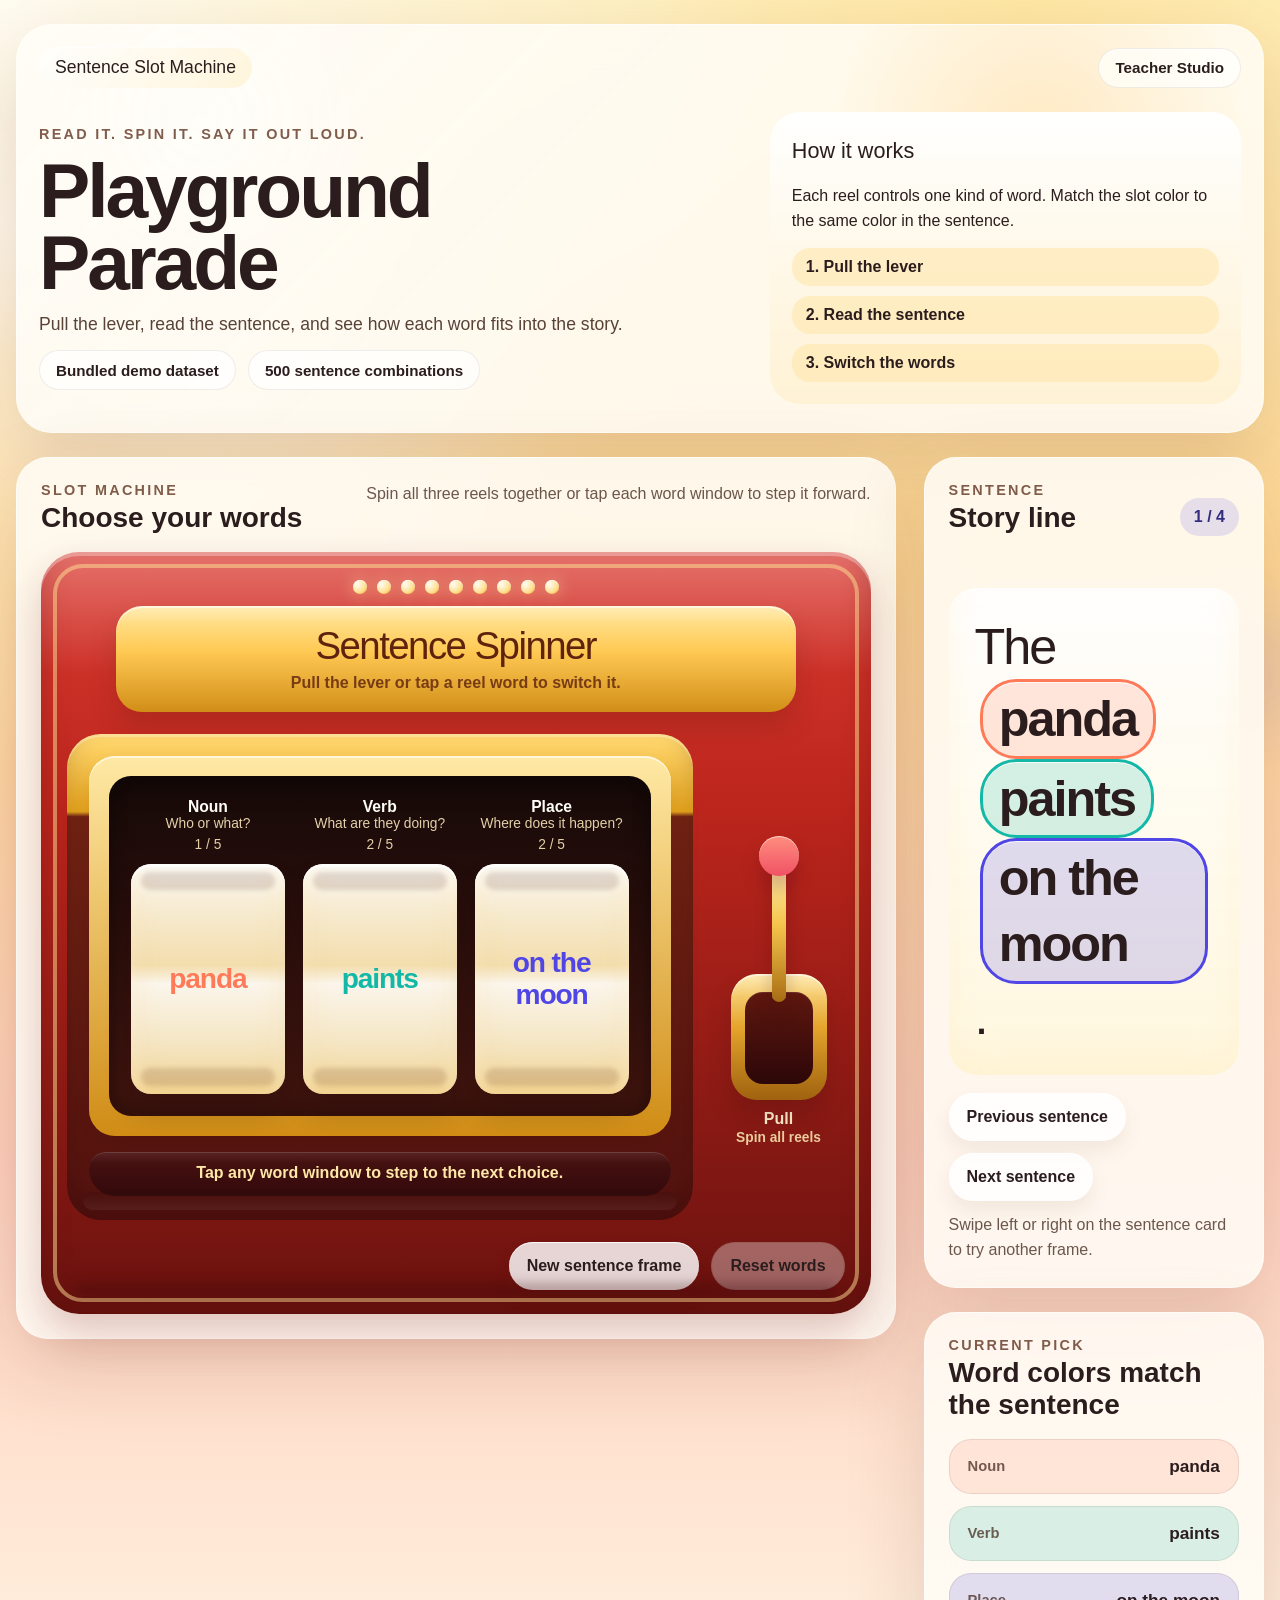
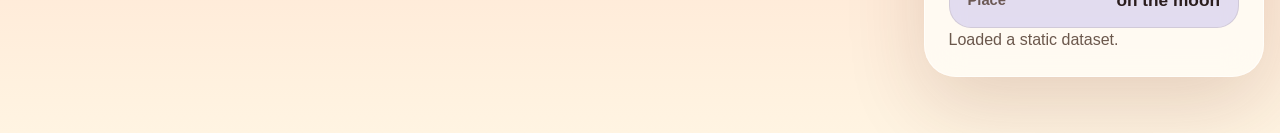
==== index.html @ f8b38d50 "First pass, technically works" ====
<!DOCTYPE html>
<html lang="en">
  <head>
    <meta charset="utf-8">
    <meta name="viewport" content="width=device-width, initial-scale=1">
    <title>Sentence Slot Machine</title>
    <link rel="stylesheet" href="assets/styles.css">
    <script type="module" src="assets/app.js"></script>
  </head>
  <body class="theme-student">
    <div class="page-shell">
      <header class="hero-card">
        <nav class="site-nav" aria-label="Primary">
          <a class="brand-mark" href="index.html">Sentence Slot Machine</a>
          <a class="pill-link" href="teacher.html">Teacher Studio</a>
        </nav>
        <div class="hero-grid">
          <div class="hero-copy">
            <p class="eyebrow">Read it. Spin it. Say it out loud.</p>
            <h1 class="hero-title" id="heroTitle">Sentence Slot Machine</h1>
            <p class="hero-description" id="heroDescription">
              Pull the lever to build a brand-new sentence.
            </p>
            <div class="badge-row">
              <span class="info-badge" id="sourceBadge">Loading activity...</span>
              <span class="info-badge" id="combinationBadge">Counting combinations...</span>
            </div>
          </div>
          <aside class="hero-note">
            <p class="hero-note-title">How it works</p>
            <p>
              Each reel controls one kind of word. Match the slot color to the same
              color in the sentence.
            </p>
            <div class="mini-instructions" aria-hidden="true">
              <span>1. Pull the lever</span>
              <span>2. Read the sentence</span>
              <span>3. Switch the words</span>
            </div>
          </aside>
        </div>
      </header>

      <main class="machine-layout">
        <section class="panel-card">
          <div class="panel-heading">
            <div>
              <p class="eyebrow">Slot machine</p>
              <h2>Choose your words</h2>
            </div>
            <p class="panel-copy">
              Spin all three reels together or tap each word window to step it forward.
            </p>
          </div>

          <div class="slot-machine">
            <div class="machine-topper" aria-hidden="true">
              <div class="machine-bulbs">
                <span></span>
                <span></span>
                <span></span>
                <span></span>
                <span></span>
                <span></span>
                <span></span>
                <span></span>
                <span></span>
              </div>
              <div class="machine-sign">
                <p class="machine-sign-title">Sentence Spinner</p>
                <p class="machine-sign-caption">
                  Pull the lever or tap a reel word to switch it.
                </p>
              </div>
            </div>

            <div class="machine-cabinet">
              <div class="machine-face">
                <div class="machine-window-frame">
                  <div class="reel-grid" id="reelGrid"></div>
                </div>
                <div class="machine-tray">
                  <p class="machine-tray-text">
                    Tap any word window to step to the next choice.
                  </p>
                </div>
              </div>

              <div class="lever-column">
                <button class="machine-lever" id="spinButton" type="button">
                  <span class="lever-mount" aria-hidden="true"></span>
                  <span class="lever-arm" aria-hidden="true">
                    <span class="lever-ball"></span>
                  </span>
                  <span class="sr-only">Pull the lever</span>
                </button>
                <p class="lever-caption">
                  <strong>Pull</strong>
                  <span>Spin all reels</span>
                </p>
              </div>
            </div>

            <div class="machine-footer">
              <div class="button-cluster">
                <button
                  class="button button-secondary"
                  id="shuffleSentenceButton"
                  type="button"
                >
                  New sentence frame
                </button>
                <button class="button button-ghost" id="resetWordsButton" type="button">
                  Reset words
                </button>
              </div>
            </div>
          </div>
        </section>

        <section class="sentence-column">
          <div class="panel-card sentence-panel">
            <div class="panel-heading">
              <div>
                <p class="eyebrow">Sentence</p>
                <h2 id="templateTitle">Loading...</h2>
              </div>
              <p class="template-counter" id="templateCounter">0 / 0</p>
            </div>

            <div class="sentence-stage" id="sentenceStage">
              <p class="sentence-text" id="sentenceText" aria-live="polite"></p>
            </div>

            <div class="sentence-footer">
              <div class="button-cluster">
                <button
                  class="button button-secondary"
                  id="previousTemplateButton"
                  type="button"
                >
                  Previous sentence
                </button>
                <button
                  class="button button-secondary"
                  id="nextTemplateButton"
                  type="button"
                >
                  Next sentence
                </button>
              </div>
              <p class="interaction-hint">
                Swipe left or right on the sentence card to try another frame.
              </p>
            </div>
          </div>

          <div class="panel-card selection-panel">
            <div class="panel-heading">
              <div>
                <p class="eyebrow">Current pick</p>
                <h2>Word colors match the sentence</h2>
              </div>
            </div>
            <div class="selection-summary" id="selectionSummary"></div>
            <p class="support-copy" id="statusMessage">Loading your activity.</p>
          </div>
        </section>
      </main>
    </div>
  </body>
</html>
---- assets/styles.css ----
:root {
  --ink: #2b1d1d;
  --paper: rgba(255, 252, 245, 0.88);
  --paper-strong: #fffaf0;
  --line: rgba(64, 34, 20, 0.12);
  --shadow: 0 28px 80px rgba(92, 39, 19, 0.16);
  --shadow-soft: 0 18px 40px rgba(92, 39, 19, 0.12);
  --coral: #ff7a59;
  --gold: #f3b542;
  --teal: #14b8a6;
  --indigo: #4f46e5;
  --rose: #ef476f;
  --cream: #fff8df;
  --cream-deep: #ffe6a7;
  --radius-xl: 32px;
  --radius-lg: 24px;
  --radius-md: 18px;
  --font-sans: "Avenir Next Rounded", "Trebuchet MS", "Gill Sans", sans-serif;
  --font-display: "Marker Felt", "Trebuchet MS", "Avenir Next Rounded", sans-serif;
}

*,
*::before,
*::after {
  box-sizing: border-box;
}

html {
  color: var(--ink);
  font-family: var(--font-sans);
}

body {
  margin: 0;
  min-height: 100vh;
  background:
    radial-gradient(circle at top left, rgba(255, 255, 255, 0.8), transparent 36%),
    radial-gradient(circle at 20% 20%, rgba(255, 255, 255, 0.34), transparent 18%),
    radial-gradient(circle at 80% 0%, rgba(255, 216, 127, 0.34), transparent 20%),
    linear-gradient(180deg, #ffefb9 0%, #ffd996 32%, #ffd0bd 66%, #fff4e2 100%);
  color: var(--ink);
  position: relative;
  overflow-x: hidden;
}

body::before,
body::after {
  content: "";
  position: fixed;
  inset: auto;
  border-radius: 999px;
  pointer-events: none;
  filter: blur(6px);
  opacity: 0.6;
}

body::before {
  top: 88px;
  left: -120px;
  width: 280px;
  height: 280px;
  background: radial-gradient(circle, rgba(255, 255, 255, 0.75), transparent 68%);
}

body::after {
  right: -80px;
  bottom: 120px;
  width: 220px;
  height: 220px;
  background: radial-gradient(circle, rgba(79, 70, 229, 0.18), transparent 66%);
}

body.theme-teacher {
  background:
    radial-gradient(circle at top left, rgba(255, 255, 255, 0.74), transparent 34%),
    radial-gradient(circle at 85% 10%, rgba(33, 186, 178, 0.18), transparent 16%),
    linear-gradient(180deg, #fff5da 0%, #fce7da 42%, #f7efe4 100%);
}

a {
  color: inherit;
  text-decoration: none;
}

code {
  padding: 0.14rem 0.4rem;
  border-radius: 999px;
  background: rgba(79, 70, 229, 0.12);
  color: #332d82;
  font-family: "SFMono-Regular", "Consolas", monospace;
  font-size: 0.92em;
}

.sr-only {
  position: absolute;
  width: 1px;
  height: 1px;
  padding: 0;
  margin: -1px;
  overflow: hidden;
  clip: rect(0, 0, 0, 0);
  white-space: nowrap;
  border: 0;
}

.page-shell {
  width: min(1200px, calc(100% - 32px));
  margin: 0 auto;
  padding: 24px 0 56px;
  position: relative;
  z-index: 1;
}

.theme-student .page-shell {
  width: min(1340px, calc(100% - 32px));
}

.hero-card,
.panel-card {
  background: var(--paper);
  border: 1px solid rgba(255, 255, 255, 0.62);
  box-shadow: var(--shadow);
  backdrop-filter: blur(18px);
}

.hero-card {
  border-radius: 36px;
  padding: 22px 22px 28px;
  overflow: hidden;
  position: relative;
}

.hero-card::before {
  content: "";
  position: absolute;
  inset: 0;
  background:
    radial-gradient(circle at 15% 22%, rgba(255, 255, 255, 0.42), transparent 16%),
    radial-gradient(circle at 82% 28%, rgba(255, 181, 66, 0.24), transparent 20%),
    linear-gradient(135deg, rgba(255, 255, 255, 0.18), transparent 44%);
  pointer-events: none;
}

.site-nav,
.hero-grid,
.panel-heading,
.machine-layout,
.studio-layout {
  position: relative;
  z-index: 1;
}

.site-nav {
  display: flex;
  align-items: center;
  justify-content: space-between;
  gap: 16px;
}

.brand-mark {
  display: inline-flex;
  align-items: center;
  gap: 12px;
  padding: 10px 16px;
  border-radius: 999px;
  font-family: var(--font-display);
  font-size: 1.1rem;
  background: linear-gradient(135deg, rgba(255, 255, 255, 0.72), rgba(255, 244, 216, 0.9));
  box-shadow: inset 0 1px 0 rgba(255, 255, 255, 0.75);
}

.pill-link,
.info-badge {
  display: inline-flex;
  align-items: center;
  gap: 8px;
  min-height: 40px;
  padding: 10px 16px;
  border-radius: 999px;
  border: 1px solid rgba(66, 36, 16, 0.08);
  background: rgba(255, 255, 255, 0.68);
  box-shadow: inset 0 1px 0 rgba(255, 255, 255, 0.74);
  font-size: 0.95rem;
  font-weight: 700;
}

.pill-link {
  transition: transform 180ms ease, box-shadow 180ms ease;
}

.pill-link:hover {
  transform: translateY(-1px);
  box-shadow: 0 12px 24px rgba(92, 39, 19, 0.12);
}

.info-badge-success {
  background: rgba(20, 184, 166, 0.16);
  color: #0d6f64;
}

.info-badge-warning {
  background: rgba(243, 181, 66, 0.22);
  color: #8f5e00;
}

.hero-grid {
  display: grid;
  grid-template-columns: minmax(0, 1.2fr) minmax(280px, 0.8fr);
  gap: 24px;
  align-items: center;
  margin-top: 24px;
}

.hero-copy {
  display: grid;
  gap: 12px;
}

.eyebrow {
  margin: 0;
  font-size: 0.9rem;
  font-weight: 900;
  letter-spacing: 0.16em;
  text-transform: uppercase;
  color: rgba(88, 42, 22, 0.76);
}

.hero-title {
  margin: 0;
  font-family: var(--font-display);
  font-size: clamp(2.5rem, 6vw, 5rem);
  line-height: 0.94;
  letter-spacing: -0.04em;
  max-width: 12ch;
}

.teacher-hero .hero-title {
  max-width: 11ch;
}

.hero-description {
  margin: 0;
  max-width: 40rem;
  font-size: 1.1rem;
  line-height: 1.6;
  color: rgba(65, 41, 29, 0.88);
}

.badge-row {
  display: flex;
  flex-wrap: wrap;
  gap: 12px;
}

.hero-note {
  padding: 22px;
  border-radius: 30px;
  background:
    linear-gradient(180deg, rgba(255, 255, 255, 0.9), rgba(255, 241, 211, 0.94)),
    var(--paper-strong);
  box-shadow: inset 0 1px 0 rgba(255, 255, 255, 0.84);
  display: grid;
  gap: 14px;
}

.hero-note-title {
  margin: 0;
  font-family: var(--font-display);
  font-size: 1.35rem;
}

.hero-note p {
  margin: 0;
  line-height: 1.6;
}

.mini-instructions {
  display: grid;
  gap: 10px;
}

.mini-instructions span {
  padding: 10px 14px;
  border-radius: 18px;
  background: rgba(255, 230, 169, 0.56);
  font-weight: 700;
}

.machine-layout,
.studio-layout {
  display: grid;
  grid-template-columns: minmax(0, 1.2fr) minmax(320px, 0.8fr);
  gap: 24px;
  margin-top: 24px;
}

.theme-student .machine-layout {
  grid-template-columns: minmax(0, 1.55fr) minmax(300px, 0.6fr);
  gap: 28px;
  align-items: start;
}

.sentence-column,
.studio-summary,
.studio-form {
  display: grid;
  gap: 24px;
}

.panel-card {
  border-radius: var(--radius-xl);
  padding: 24px;
}

.panel-heading {
  display: flex;
  align-items: flex-start;
  justify-content: space-between;
  gap: 18px;
  margin-bottom: 18px;
}

.panel-heading h2,
.section-heading h2 {
  margin: 4px 0 0;
  font-size: 1.75rem;
}

.panel-copy,
.support-copy,
.interaction-hint {
  margin: 0;
  line-height: 1.55;
  color: rgba(65, 41, 29, 0.78);
}

.support-copy[data-tone="success"] {
  color: #0d6f64;
}

.support-copy[data-tone="error"] {
  color: #9d233f;
}

.slot-machine {
  position: relative;
  overflow: hidden;
  padding: 28px 26px 24px;
  border-radius: 38px;
  background:
    linear-gradient(180deg, rgba(255, 255, 255, 0.28), transparent 16%),
    linear-gradient(180deg, #db3b32 0%, #bb251c 34%, #6a120f 100%);
  box-shadow:
    inset 0 4px 0 rgba(255, 255, 255, 0.3),
    inset 0 -20px 30px rgba(79, 13, 10, 0.28),
    0 18px 40px rgba(120, 23, 20, 0.24);
}

.slot-machine::before {
  content: "";
  position: absolute;
  inset: 12px;
  border-radius: 30px;
  border: 4px solid rgba(255, 225, 147, 0.5);
  pointer-events: none;
}

.slot-machine::after {
  content: "";
  position: absolute;
  inset: auto 34px 18px;
  height: 12px;
  border-radius: 999px;
  background: rgba(56, 8, 10, 0.32);
  filter: blur(6px);
  pointer-events: none;
}

.machine-topper {
  display: grid;
  justify-items: center;
  gap: 12px;
  margin-bottom: 22px;
}

.machine-bulbs {
  display: flex;
  flex-wrap: wrap;
  justify-content: center;
  gap: 10px;
}

.machine-bulbs span {
  width: 14px;
  height: 14px;
  border-radius: 50%;
  background: radial-gradient(circle at 30% 30%, #fffdf4, #ffe194 58%, #efae24 100%);
  box-shadow:
    0 0 16px rgba(255, 237, 173, 0.52),
    inset 0 1px 0 rgba(255, 255, 255, 0.84);
  animation: bulb-twinkle 1.8s steps(2, end) infinite;
}

.machine-bulbs span:nth-child(odd) {
  animation-delay: 0.3s;
}

.machine-sign {
  width: min(100%, 680px);
  padding: 18px 28px 20px;
  border-radius: 26px;
  text-align: center;
  background:
    linear-gradient(180deg, rgba(255, 255, 255, 0.22), transparent 18%),
    linear-gradient(180deg, #ffe8a1 0%, #ffca55 42%, #d18e17 100%);
  color: #5f230d;
  box-shadow:
    inset 0 2px 0 rgba(255, 255, 255, 0.56),
    0 16px 28px rgba(86, 27, 4, 0.2);
}

.machine-sign-title,
.machine-sign-caption {
  margin: 0;
}

.machine-sign-title {
  font-family: var(--font-display);
  font-size: clamp(1.8rem, 3vw, 2.5rem);
  letter-spacing: -0.04em;
}

.machine-sign-caption {
  margin-top: 6px;
  font-weight: 800;
  color: rgba(95, 35, 13, 0.82);
}

.machine-cabinet {
  display: grid;
  grid-template-columns: minmax(0, 1fr) 132px;
  gap: 20px;
  align-items: center;
}

.machine-face {
  position: relative;
  padding: 22px 22px 24px;
  border-radius: 34px;
  background:
    linear-gradient(180deg, #ffd872 0%, #f0ac1f 16%, #762514 17%, #54120f 100%);
  box-shadow:
    inset 0 3px 0 rgba(255, 255, 255, 0.28),
    inset 0 -18px 28px rgba(34, 0, 0, 0.22);
}

.machine-face::after {
  content: "";
  position: absolute;
  left: 16px;
  right: 16px;
  bottom: 10px;
  height: 18px;
  border-radius: 999px;
  background: linear-gradient(180deg, rgba(38, 4, 4, 0.18), rgba(255, 255, 255, 0.06));
}

.machine-window-frame {
  padding: 20px;
  border-radius: 26px;
  background:
    linear-gradient(180deg, #ffe9a5 0%, #d08c15 100%);
  box-shadow:
    inset 0 2px 0 rgba(255, 255, 255, 0.6),
    0 16px 28px rgba(52, 12, 6, 0.18);
}

.reel-grid {
  display: grid;
  grid-template-columns: repeat(3, minmax(0, 1fr));
  gap: 18px;
  padding: 22px;
  border-radius: 22px;
  background:
    linear-gradient(180deg, rgba(17, 5, 5, 0.98), rgba(63, 17, 15, 0.96));
  box-shadow:
    inset 0 10px 24px rgba(0, 0, 0, 0.3),
    inset 0 -12px 20px rgba(0, 0, 0, 0.2);
}

.reel-card {
  display: grid;
  gap: 12px;
  color: #fffdf8;
}

.reel-card.is-spinning .reel-window {
  animation: reel-shiver 180ms linear infinite;
}

.reel-card.is-spinning .reel-word {
  filter: blur(1px);
}

.reel-header {
  display: grid;
  justify-items: center;
  gap: 6px;
  text-align: center;
}

.reel-label,
.reel-hint,
.reel-count {
  margin: 0;
}

.reel-label {
  font-size: 0.98rem;
  font-weight: 900;
}

.reel-hint,
.reel-count {
  font-size: 0.86rem;
  color: rgba(255, 236, 190, 0.88);
}

.reel-window {
  appearance: none;
  width: 100%;
  min-height: 230px;
  padding: 24px 18px;
  border: 0;
  border-radius: 20px;
  background:
    linear-gradient(180deg, rgba(255, 252, 244, 0.98), rgba(255, 234, 183, 0.94) 44%, rgba(255, 250, 240, 0.98) 52%, rgba(255, 233, 174, 0.92) 100%);
  box-shadow:
    inset 0 3px 0 rgba(255, 255, 255, 0.82),
    inset 0 18px 26px rgba(255, 255, 255, 0.34),
    inset 0 -22px 30px rgba(255, 191, 71, 0.2),
    0 16px 26px rgba(30, 8, 8, 0.24);
  display: flex;
  align-items: center;
  justify-content: center;
  text-align: center;
  cursor: pointer;
  position: relative;
  transition: transform 180ms ease, box-shadow 180ms ease;
}

.reel-window::before,
.reel-window::after {
  content: "";
  position: absolute;
  left: 10px;
  right: 10px;
  height: 18px;
  border-radius: 999px;
  background: rgba(72, 24, 12, 0.14);
  filter: blur(2px);
  pointer-events: none;
}

.reel-window::before {
  top: 8px;
}

.reel-window::after {
  bottom: 8px;
}

.reel-window:hover:not(:disabled) {
  transform: translateY(-2px);
  box-shadow:
    inset 0 3px 0 rgba(255, 255, 255, 0.82),
    inset 0 18px 26px rgba(255, 255, 255, 0.34),
    inset 0 -22px 30px rgba(255, 191, 71, 0.2),
    0 18px 28px rgba(30, 8, 8, 0.28);
}

.reel-window:disabled {
  cursor: not-allowed;
}

.reel-window:focus-visible,
.machine-lever:focus-visible {
  outline: 4px solid rgba(255, 244, 196, 0.86);
  outline-offset: 4px;
}

.reel-window.is-bumped {
  animation: reel-bump 260ms ease;
}

.reel-word {
  margin: 0;
  color: var(--slot-color);
  max-width: 100%;
  font-size: clamp(1.2rem, 2.2vw, 1.8rem);
  font-weight: 900;
  line-height: 1.12;
  letter-spacing: -0.04em;
  text-wrap: balance;
}

.button-cluster,
.sentence-footer,
.action-row {
  display: flex;
  flex-wrap: wrap;
  gap: 12px;
}

.machine-footer {
  display: flex;
  align-items: center;
  justify-content: flex-end;
  gap: 18px;
  margin-top: 22px;
  flex-wrap: wrap;
}

.button {
  appearance: none;
  border: 0;
  border-radius: 999px;
  min-height: 48px;
  padding: 0 18px;
  display: inline-flex;
  align-items: center;
  justify-content: center;
  gap: 10px;
  font: inherit;
  font-weight: 800;
  color: var(--ink);
  cursor: pointer;
  transition: transform 180ms ease, box-shadow 180ms ease, opacity 180ms ease;
  text-align: center;
}

.button:hover:not(:disabled) {
  transform: translateY(-1px);
}

.button:disabled,
.button[aria-disabled="true"] {
  cursor: not-allowed;
  opacity: 0.56;
  transform: none;
}

.button-primary {
  background: linear-gradient(180deg, #fff0a8 0%, #f6c94a 100%);
  box-shadow:
    inset 0 1px 0 rgba(255, 255, 255, 0.72),
    0 14px 28px rgba(169, 116, 6, 0.2);
}

.button-secondary {
  background: rgba(255, 255, 255, 0.82);
  box-shadow:
    inset 0 1px 0 rgba(255, 255, 255, 0.82),
    0 10px 20px rgba(85, 43, 18, 0.08);
}

.button-ghost {
  background: rgba(255, 255, 255, 0.34);
  border: 1px solid rgba(66, 36, 16, 0.12);
}

.button-block {
  width: 100%;
}

.machine-tray {
  margin-top: 16px;
  padding: 12px 18px 14px;
  border-radius: 18px 18px 28px 28px;
  background:
    linear-gradient(180deg, rgba(255, 255, 255, 0.08), transparent 26%),
    linear-gradient(180deg, #4b1211 0%, #32090b 100%);
  box-shadow: inset 0 1px 0 rgba(255, 255, 255, 0.12);
}

.machine-tray-text {
  margin: 0;
  text-align: center;
  color: #ffe8a8;
  font-weight: 800;
}

.lever-column {
  display: grid;
  justify-items: center;
  gap: 10px;
}

.machine-lever {
  appearance: none;
  width: 132px;
  height: 292px;
  border: 0;
  background: none;
  padding: 0;
  position: relative;
  cursor: pointer;
}

.machine-lever:disabled {
  cursor: not-allowed;
  opacity: 0.82;
}

.lever-mount {
  position: absolute;
  left: 18px;
  right: 18px;
  bottom: 0;
  height: 126px;
  border-radius: 26px;
  background:
    linear-gradient(180deg, rgba(255, 255, 255, 0.28), transparent 18%),
    linear-gradient(180deg, #ffe49a 0%, #e5a42c 42%, #9f620f 100%);
  box-shadow:
    inset 0 2px 0 rgba(255, 255, 255, 0.54),
    0 16px 24px rgba(66, 12, 8, 0.22);
}

.lever-mount::before {
  content: "";
  position: absolute;
  inset: 18px 14px 16px;
  border-radius: 18px;
  background: linear-gradient(180deg, #5f170f, #2c0708);
  box-shadow: inset 0 1px 0 rgba(255, 255, 255, 0.1);
}

.lever-arm {
  position: absolute;
  left: 59px;
  bottom: 98px;
  width: 14px;
  height: 148px;
  border-radius: 999px;
  transform-origin: 50% 100%;
  transform: translateY(0);
  transition: transform 240ms ease;
  background: linear-gradient(180deg, #fff5c4 0%, #f5c44b 48%, #a86c14 100%);
  box-shadow:
    inset 0 1px 0 rgba(255, 255, 255, 0.68),
    0 10px 18px rgba(66, 12, 8, 0.24);
}

.machine-lever.is-pulled .lever-arm {
  transform: translateY(34px);
}

.lever-ball {
  position: absolute;
  top: -18px;
  left: -13px;
  width: 40px;
  height: 40px;
  border-radius: 50%;
  background: linear-gradient(180deg, #ff8e7f 0%, #f05264 100%);
  box-shadow:
    inset 0 1px 0 rgba(255, 255, 255, 0.58),
    0 12px 18px rgba(112, 8, 30, 0.26);
}

.lever-caption {
  margin: 0;
  display: grid;
  gap: 2px;
  text-align: center;
  color: #fff4d1;
  font-weight: 800;
}

.lever-caption span {
  font-size: 0.86rem;
  color: rgba(255, 239, 186, 0.84);
}

.sentence-panel {
  display: grid;
  gap: 18px;
}

.template-counter {
  padding: 10px 14px;
  border-radius: 999px;
  background: rgba(79, 70, 229, 0.14);
  color: #332d82;
  font-weight: 800;
}

.sentence-stage {
  min-height: 220px;
  padding: 26px;
  border-radius: 28px;
  background:
    linear-gradient(180deg, rgba(255, 255, 255, 0.88), rgba(255, 246, 221, 0.94)),
    var(--paper-strong);
  box-shadow:
    inset 0 1px 0 rgba(255, 255, 255, 0.82),
    inset 0 -16px 30px rgba(255, 227, 159, 0.18);
  display: flex;
  align-items: center;
  touch-action: pan-y;
}

.sentence-stage.is-animating {
  animation: stage-bob 380ms ease;
}

.sentence-text,
.sample-sentence {
  margin: 0;
  font-size: clamp(1.8rem, 4.1vw, 3.15rem);
  line-height: 1.3;
  letter-spacing: -0.04em;
}

.sentence-token {
  display: inline-flex;
  align-items: center;
  margin: 0 0.1em;
  padding: 0.08em 0.32em;
  border: 3px solid var(--slot-color);
  border-radius: 0.72em;
  box-shadow: inset 0 1px 0 rgba(255, 255, 255, 0.74);
  font-weight: 900;
}

.sentence-token.is-updating {
  animation: token-pop 480ms ease both;
}

.selection-summary {
  display: grid;
  gap: 12px;
}

.selection-chip,
.token-chip {
  display: flex;
  align-items: center;
  justify-content: space-between;
  gap: 12px;
  padding: 16px 18px;
  border-radius: 22px;
  border: 1px solid rgba(66, 36, 16, 0.1);
}

.selection-label,
.token-chip span,
.metric-label,
.summary-title,
.field-label,
.slot-index {
  font-size: 0.92rem;
  font-weight: 800;
  color: rgba(65, 41, 29, 0.74);
}

.selection-word,
.token-chip strong {
  font-size: 1.08rem;
}

.interaction-hint {
  align-self: center;
}

.field-grid {
  display: grid;
  grid-template-columns: repeat(2, minmax(0, 1fr));
  gap: 16px;
}

.field-grid-wide {
  margin-bottom: 20px;
}

.field,
.summary-block {
  display: grid;
  gap: 8px;
}

.field-span-full {
  grid-column: 1 / -1;
}

.text-input,
.text-area,
.color-input {
  width: 100%;
  border: 1px solid rgba(66, 36, 16, 0.12);
  border-radius: 18px;
  background: rgba(255, 255, 255, 0.84);
  color: var(--ink);
  font: inherit;
  padding: 14px 16px;
  box-shadow: inset 0 1px 0 rgba(255, 255, 255, 0.8);
}

.text-input:focus,
.text-area:focus,
.color-input:focus {
  outline: 3px solid rgba(79, 70, 229, 0.2);
  border-color: rgba(79, 70, 229, 0.42);
}

.text-area {
  resize: vertical;
  min-height: 88px;
}

.template-area {
  min-height: 220px;
}

.color-input {
  min-height: 52px;
  padding: 8px;
}

.section-heading {
  margin: 8px 0 16px;
}

.slot-editors {
  display: grid;
  grid-template-columns: repeat(3, minmax(0, 1fr));
  gap: 16px;
}

.slot-editor {
  padding: 18px;
  border-radius: 26px;
  background:
    linear-gradient(180deg, rgba(255, 255, 255, 0.78), rgba(255, 249, 235, 0.92));
  box-shadow:
    inset 0 1px 0 rgba(255, 255, 255, 0.84),
    0 12px 24px rgba(85, 43, 18, 0.08);
}

.slot-editor-header {
  display: flex;
  align-items: center;
  justify-content: space-between;
  margin-bottom: 14px;
}

.slot-chip {
  width: 22px;
  height: 22px;
  border-radius: 50%;
  border: 3px solid rgba(255, 255, 255, 0.92);
  box-shadow: 0 8px 14px rgba(0, 0, 0, 0.08);
}

.metric-grid {
  display: grid;
  grid-template-columns: repeat(3, minmax(0, 1fr));
  gap: 12px;
}

.metric-card {
  padding: 16px;
  border-radius: 22px;
  background:
    linear-gradient(180deg, rgba(255, 255, 255, 0.86), rgba(255, 246, 221, 0.86));
  box-shadow: inset 0 1px 0 rgba(255, 255, 255, 0.82);
}

.metric-value {
  display: block;
  margin-top: 8px;
  font-size: clamp(1.3rem, 2vw, 1.85rem);
}

.token-list,
.notice-stack {
  display: grid;
  gap: 10px;
}

.notice {
  padding: 14px 16px;
  border-radius: 18px;
  font-weight: 700;
  line-height: 1.45;
}

.notice-success {
  background: rgba(20, 184, 166, 0.14);
  color: #0d6f64;
}

.notice-warning {
  background: rgba(243, 181, 66, 0.2);
  color: #8f5e00;
}

.notice-error {
  background: rgba(239, 71, 111, 0.16);
  color: #9d233f;
}

.summary-block + .summary-block {
  margin-top: 8px;
}

.button[aria-disabled="true"] {
  pointer-events: none;
}

@keyframes reel-shiver {
  0%,
  100% {
    transform: translateX(0);
  }
  25% {
    transform: translateX(-1px);
  }
  75% {
    transform: translateX(1px);
  }
}

@keyframes reel-bump {
  0% {
    transform: translateY(0);
  }
  50% {
    transform: translateY(-4px) scale(1.01);
  }
  100% {
    transform: translateY(0);
  }
}

@keyframes token-pop {
  0% {
    opacity: 0;
    transform: translateY(12px) rotate(-3deg) scale(0.96);
  }
  60% {
    opacity: 1;
    transform: translateY(-3px) rotate(1deg) scale(1.03);
  }
  100% {
    opacity: 1;
    transform: translateY(0) rotate(0deg) scale(1);
  }
}

@keyframes stage-bob {
  0% {
    transform: scale(0.985) translateY(4px);
  }
  60% {
    transform: scale(1.01) translateY(-2px);
  }
  100% {
    transform: scale(1) translateY(0);
  }
}

@keyframes bulb-twinkle {
  0%,
  100% {
    opacity: 1;
    transform: scale(1);
  }
  50% {
    opacity: 0.72;
    transform: scale(0.92);
  }
}

@media (max-width: 1080px) {
  .machine-layout,
  .studio-layout {
    grid-template-columns: 1fr;
  }

  .hero-grid {
    grid-template-columns: 1fr;
  }

  .hero-title,
  .teacher-hero .hero-title {
    max-width: none;
  }
}

@media (max-width: 820px) {
  .slot-editors,
  .metric-grid,
  .field-grid {
    grid-template-columns: 1fr;
  }

  .page-shell {
    width: min(100% - 24px, 1200px);
  }

  .panel-card,
  .hero-card {
    padding: 20px;
  }
}

@media (max-width: 680px) {
  .site-nav,
  .panel-heading,
  .machine-footer {
    flex-direction: column;
    align-items: stretch;
  }

  .machine-cabinet {
    grid-template-columns: 1fr;
  }

  .lever-column {
    order: 2;
  }

  .reel-grid {
    grid-template-columns: 1fr;
  }

  .sentence-text,
  .sample-sentence {
    font-size: 1.75rem;
  }

  .button,
  .pill-link,
  .info-badge {
    width: 100%;
  }

  .button-cluster,
  .sentence-footer {
    width: 100%;
  }

  .button-cluster .button {
    flex: 1 1 100%;
  }
}
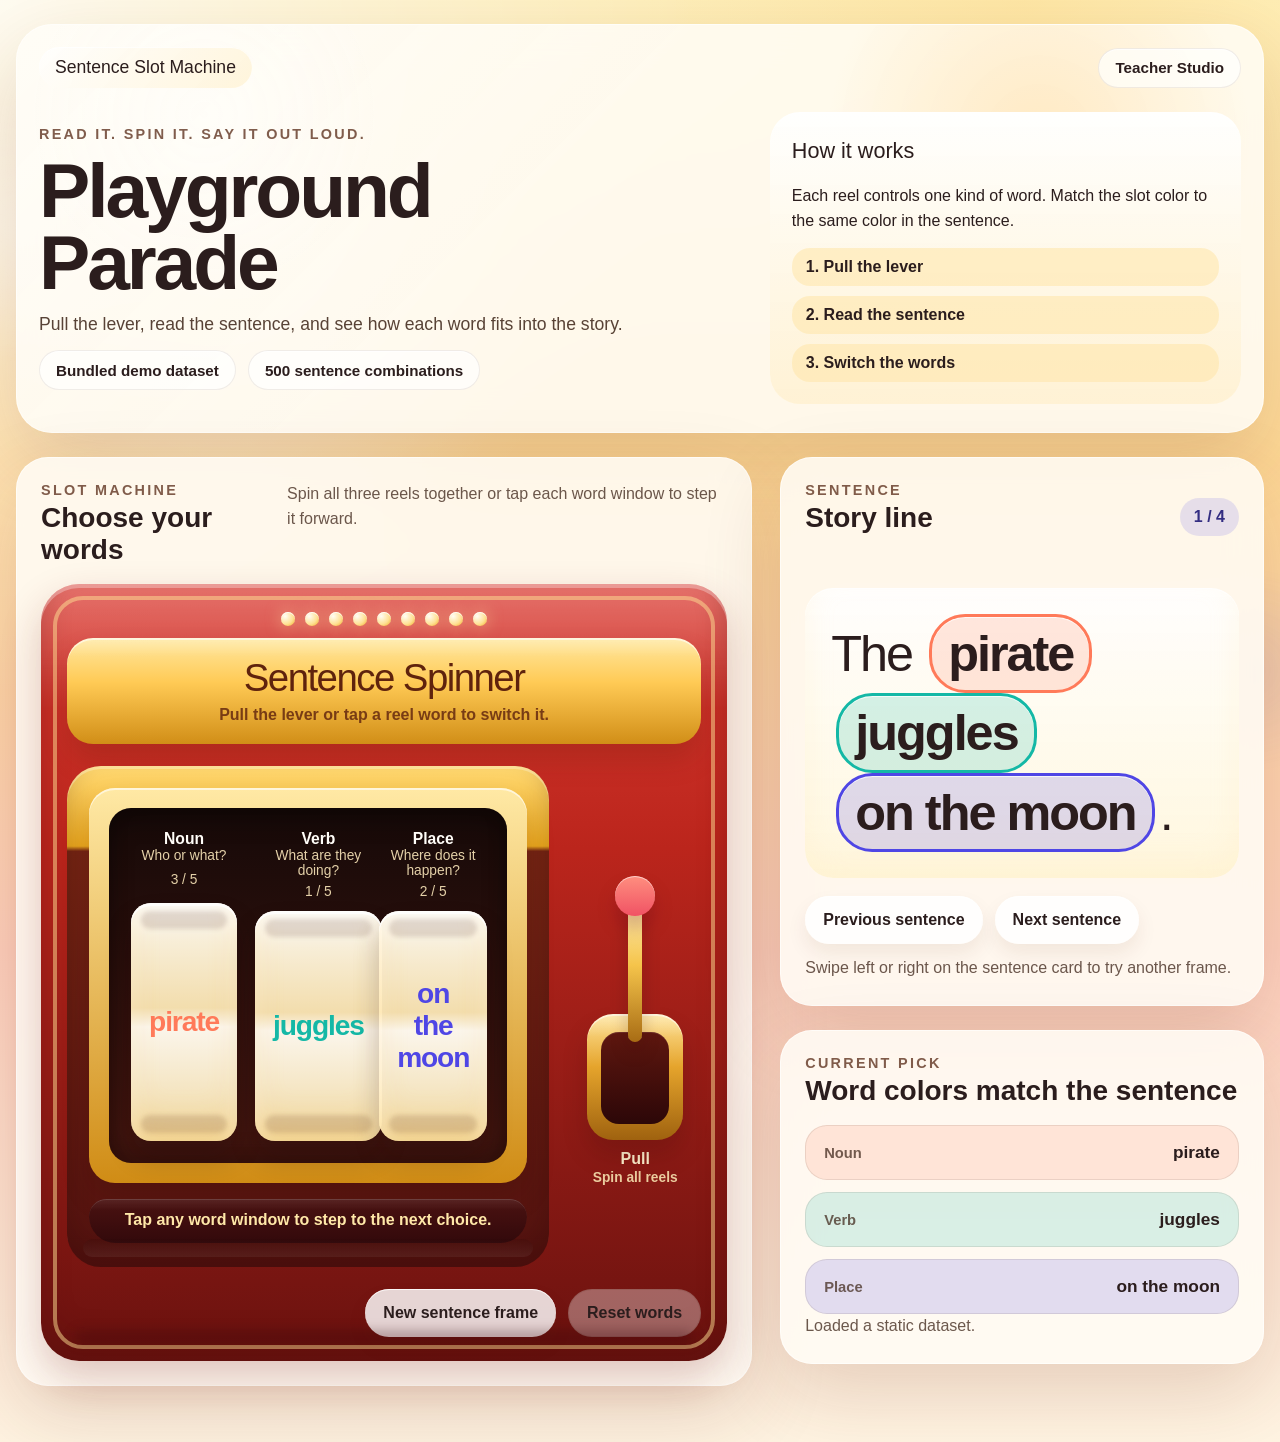
==== commit 2cf7c3ce: "Fix responsiveness" ====
--- a/index.html
+++ b/index.html
@@ -42,11 +42,33 @@
       </header>
 
       <main class="machine-layout">
-        <section class="panel-card">
+        <section class="panel-card mobile-spinner-panel">
+          <div class="machine-topper">
+            <div class="machine-bulbs">
+              <span></span>
+              <span></span>
+              <span></span>
+              <span></span>
+              <span></span>
+              <span></span>
+              <span></span>
+              <span></span>
+              <span></span>
+            </div>
+            <div class="machine-sign">
+              <p class="machine-sign-title">Sentence Spinner</p>
+              <p class="machine-sign-caption">
+                Pull the lever or tap a reel word to switch it.
+              </p>
+            </div>
+          </div>
+        </section>
+
+        <section class="panel-card machine-panel">
           <div class="panel-heading">
             <div>
               <p class="eyebrow">Slot machine</p>
-              <h2>Choose your words</h2>
+                <h2>Choose your words</h2>
             </div>
             <p class="panel-copy">
               Spin all three reels together or tap each word window to step it forward.
--- a/assets/styles.css
+++ b/assets/styles.css
@@ -295,7 +295,7 @@
 }
 
 .theme-student .machine-layout {
-  grid-template-columns: minmax(0, 1.55fr) minmax(300px, 0.6fr);
+  grid-template-columns: minmax(0, 1.4fr) minmax(360px, 0.92fr);
   gap: 28px;
   align-items: start;
 }
@@ -310,6 +310,10 @@
 .panel-card {
   border-radius: var(--radius-xl);
   padding: 24px;
+}
+
+.mobile-spinner-panel {
+  display: none;
 }
 
 .panel-heading {
@@ -1089,6 +1093,10 @@
     grid-template-columns: 1fr;
   }
 
+  .theme-student .machine-layout {
+    grid-template-columns: 1fr;
+  }
+
   .hero-grid {
     grid-template-columns: 1fr;
   }
@@ -1110,9 +1118,75 @@
     width: min(100% - 24px, 1200px);
   }
 
+  .theme-student .page-shell {
+    width: min(100% - 20px, 1000px);
+  }
+
   .panel-card,
   .hero-card {
     padding: 20px;
+  }
+}
+
+@media (max-width: 900px) {
+  .theme-student .machine-layout {
+    grid-template-columns: 1fr;
+    gap: 20px;
+  }
+
+  .theme-student .sentence-column {
+    gap: 20px;
+  }
+
+  .theme-student .panel-heading {
+    flex-direction: column;
+    align-items: stretch;
+  }
+
+  .theme-student .panel-heading h2 {
+    font-size: 1.55rem;
+  }
+
+  .theme-student .slot-machine {
+    padding: 22px 18px 18px;
+  }
+
+  .theme-student .machine-sign {
+    width: 100%;
+    padding: 16px 20px 18px;
+  }
+
+  .theme-student .machine-cabinet {
+    grid-template-columns: 1fr;
+    gap: 18px;
+  }
+
+  .theme-student .lever-column {
+    grid-template-columns: auto 1fr;
+    align-items: center;
+    justify-items: start;
+    gap: 14px;
+    padding: 0 4px;
+  }
+
+  .theme-student .lever-caption {
+    text-align: left;
+  }
+
+  .theme-student .machine-footer {
+    justify-content: stretch;
+  }
+
+  .theme-student .machine-footer .button-cluster {
+    width: 100%;
+  }
+
+  .theme-student .machine-footer .button {
+    flex: 1 1 220px;
+  }
+
+  .theme-student .sentence-stage {
+    min-height: 180px;
   }
 }
 
@@ -1156,3 +1230,271 @@
     flex: 1 1 100%;
   }
 }
+
+@media (max-width: 640px) {
+  .theme-student .machine-layout {
+    display: grid;
+    grid-template-columns: 1fr;
+  }
+
+  .theme-student .mobile-spinner-panel {
+    display: block;
+    order: 1;
+    padding: 14px 14px 12px;
+  }
+
+  .theme-student .mobile-spinner-panel .machine-topper {
+    margin: 0;
+    gap: 8px;
+  }
+
+  .theme-student .mobile-spinner-panel .machine-bulbs {
+    display: none;
+  }
+
+  .theme-student .mobile-spinner-panel .machine-sign {
+    width: 100%;
+    padding: 12px 14px 14px;
+    border-radius: 18px;
+  }
+
+  .theme-student .mobile-spinner-panel .machine-sign-title {
+    font-size: clamp(1.45rem, 8vw, 1.9rem);
+  }
+
+  .theme-student .mobile-spinner-panel .machine-sign-caption {
+    margin-top: 4px;
+    font-size: 0.9rem;
+    line-height: 1.3;
+  }
+
+  .theme-student .sentence-column {
+    gap: 12px;
+  }
+
+  .theme-student .machine-panel .slot-machine .machine-topper {
+    display: none;
+  }
+
+  .theme-student .hero-title {
+    font-size: clamp(2.05rem, 12vw, 3rem);
+  }
+
+  .theme-student .hero-description {
+    font-size: 1rem;
+  }
+
+  .theme-student .eyebrow {
+    font-size: 0.78rem;
+    letter-spacing: 0.14em;
+  }
+
+  .theme-student .slot-machine {
+    padding: 18px 14px 16px;
+    border-radius: 30px;
+  }
+
+  .theme-student .slot-machine::before {
+    inset: 9px;
+    border-radius: 24px;
+  }
+
+  .theme-student .machine-topper {
+    gap: 10px;
+    margin-bottom: 16px;
+  }
+
+  .theme-student .machine-bulbs {
+    gap: 8px;
+  }
+
+  .theme-student .machine-bulbs span {
+    width: 11px;
+    height: 11px;
+  }
+
+  .theme-student .machine-sign {
+    padding: 14px 16px 16px;
+    border-radius: 22px;
+  }
+
+  .theme-student .machine-sign-title {
+    font-size: clamp(1.65rem, 9vw, 2.2rem);
+  }
+
+  .theme-student .machine-sign-caption {
+    font-size: 0.96rem;
+    line-height: 1.35;
+  }
+
+  .theme-student .machine-face {
+    padding: 14px 14px 16px;
+    border-radius: 26px;
+  }
+
+  .theme-student .machine-window-frame {
+    padding: 12px;
+    border-radius: 20px;
+  }
+
+  .theme-student .reel-grid {
+    grid-template-columns: 1fr;
+    gap: 14px;
+    padding: 14px;
+    border-radius: 18px;
+  }
+
+  .theme-student .reel-card {
+    gap: 8px;
+  }
+
+  .theme-student .reel-header {
+    gap: 4px;
+  }
+
+  .theme-student .reel-label {
+    font-size: 0.95rem;
+  }
+
+  .theme-student .reel-hint,
+  .theme-student .reel-count {
+    font-size: 0.8rem;
+  }
+
+  .theme-student .reel-window {
+    min-height: 112px;
+    padding: 16px 14px;
+    border-radius: 16px;
+  }
+
+  .theme-student .reel-window::before,
+  .theme-student .reel-window::after {
+    left: 8px;
+    right: 8px;
+    height: 12px;
+  }
+
+  .theme-student .reel-word {
+    font-size: clamp(1.35rem, 8vw, 1.9rem);
+    line-height: 1.04;
+  }
+
+  .theme-student .machine-tray {
+    margin-top: 12px;
+    padding: 10px 14px 12px;
+  }
+
+  .theme-student .machine-tray-text {
+    font-size: 0.94rem;
+  }
+
+  .theme-student .lever-column {
+    grid-template-columns: 1fr;
+    justify-items: center;
+    gap: 8px;
+    padding: 0;
+  }
+
+  .theme-student .lever-caption {
+    text-align: center;
+    color: #ffe8a8;
+  }
+
+  .theme-student .machine-lever {
+    width: 100px;
+    height: 182px;
+  }
+
+  .theme-student .lever-mount {
+    left: 12px;
+    right: 12px;
+    height: 88px;
+    border-radius: 20px;
+  }
+
+  .theme-student .lever-mount::before {
+    inset: 12px 10px 12px;
+    border-radius: 14px;
+  }
+
+  .theme-student .lever-arm {
+    left: 44px;
+    bottom: 66px;
+    width: 11px;
+    height: 92px;
+  }
+
+  .theme-student .machine-lever.is-pulled .lever-arm {
+    transform: translateY(18px);
+  }
+
+  .theme-student .lever-ball {
+    top: -14px;
+    left: -11px;
+    width: 32px;
+    height: 32px;
+  }
+
+  .theme-student .machine-footer {
+    margin-top: 16px;
+  }
+
+  .theme-student .machine-footer .button,
+  .theme-student .sentence-footer .button {
+    width: 100%;
+  }
+
+  .theme-student .sentence-panel,
+  .theme-student .selection-panel {
+    gap: 12px;
+    padding: 16px;
+  }
+
+  .theme-student .template-counter {
+    align-self: flex-start;
+    padding: 8px 12px;
+  }
+
+  .theme-student .sentence-stage {
+    min-height: 0;
+    padding: 14px 16px;
+    border-radius: 20px;
+  }
+
+  .theme-student .sentence-text {
+    font-size: clamp(1.55rem, 8.3vw, 2.15rem);
+    line-height: 1.14;
+  }
+
+  .theme-student .sentence-token {
+    margin: 0 0.05em;
+    padding: 0.08em 0.26em;
+    border-width: 2px;
+  }
+
+  .theme-student .sentence-footer {
+    gap: 10px;
+  }
+
+  .theme-student .sentence-footer .button-cluster {
+    display: grid;
+    grid-template-columns: repeat(2, minmax(0, 1fr));
+    gap: 10px;
+    width: 100%;
+  }
+
+  .theme-student .sentence-footer .button {
+    min-height: 44px;
+    padding: 0 12px;
+    font-size: 0.98rem;
+  }
+
+  .theme-student .interaction-hint {
+    font-size: 0.95rem;
+    line-height: 1.4;
+  }
+
+  .theme-student .selection-chip {
+    padding: 12px 14px;
+  }
+}
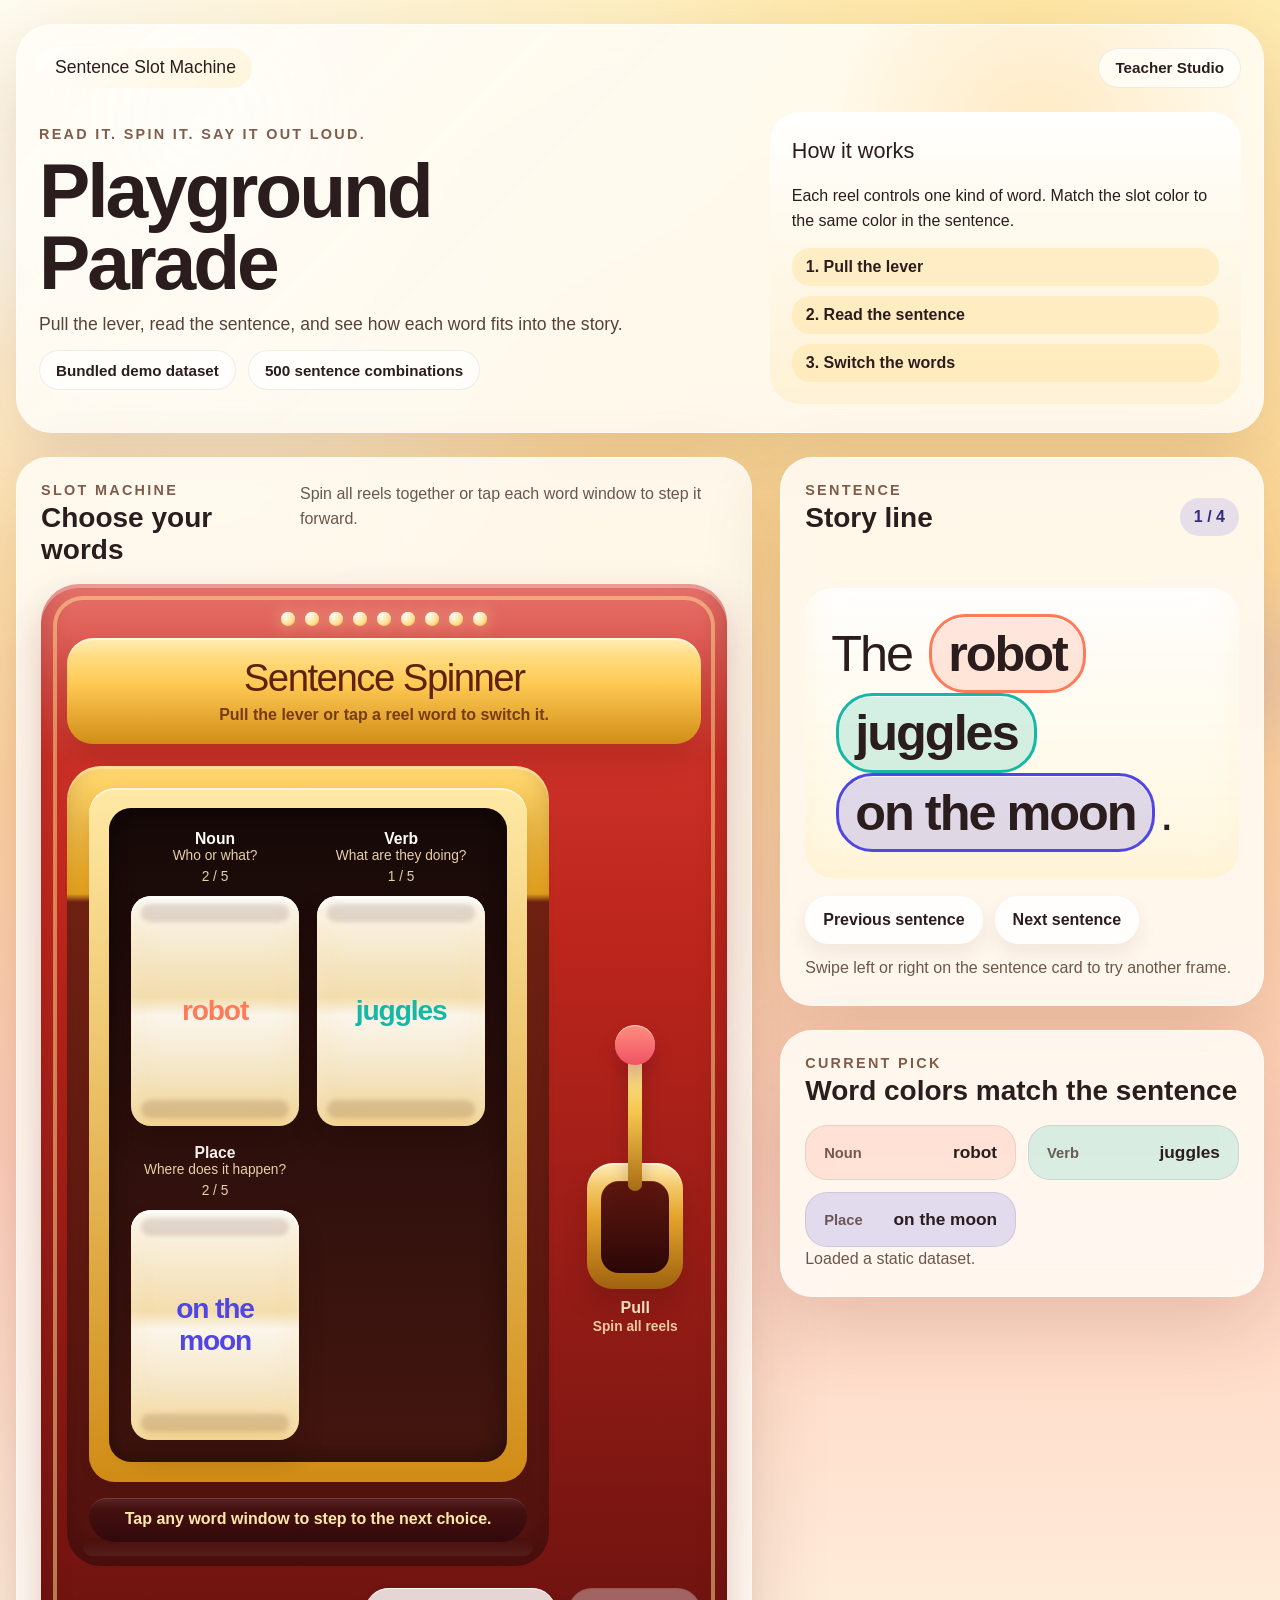
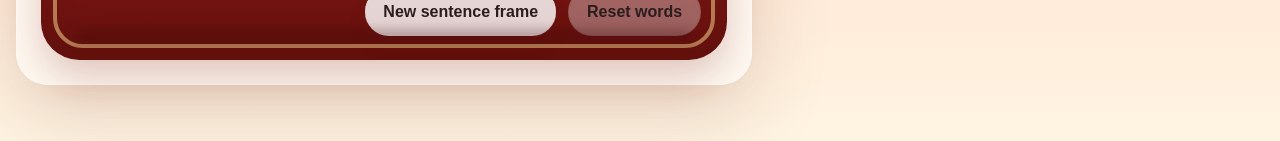
==== commit 34b9e83d: "Add dynamic slot numbers" ====
--- a/index.html
+++ b/index.html
@@ -71,7 +71,7 @@
                 <h2>Choose your words</h2>
             </div>
             <p class="panel-copy">
-              Spin all three reels together or tap each word window to step it forward.
+              Spin all reels together or tap each word window to step it forward.
             </p>
           </div>
 
--- a/assets/styles.css
+++ b/assets/styles.css
@@ -481,7 +481,7 @@
 
 .reel-grid {
   display: grid;
-  grid-template-columns: repeat(3, minmax(0, 1fr));
+  grid-template-columns: repeat(auto-fit, minmax(160px, 1fr));
   gap: 18px;
   padding: 22px;
   border-radius: 22px;
@@ -533,7 +533,7 @@
 .reel-window {
   appearance: none;
   width: 100%;
-  min-height: 230px;
+  min-height: clamp(140px, 18vw, 230px);
   padding: 24px 18px;
   border: 0;
   border-radius: 20px;
@@ -844,6 +844,7 @@
 
 .selection-summary {
   display: grid;
+  grid-template-columns: repeat(auto-fit, minmax(180px, 1fr));
   gap: 12px;
 }
 
@@ -933,12 +934,25 @@
 }
 
 .section-heading {
+  display: flex;
+  align-items: flex-start;
+  justify-content: space-between;
+  gap: 16px;
+  flex-wrap: wrap;
   margin: 8px 0 16px;
 }
 
+.section-actions {
+  align-items: center;
+}
+
+.slot-support {
+  margin-bottom: 16px;
+}
+
 .slot-editors {
   display: grid;
-  grid-template-columns: repeat(3, minmax(0, 1fr));
+  grid-template-columns: repeat(auto-fit, minmax(min(280px, 100%), 1fr));
   gap: 16px;
 }
 
@@ -959,6 +973,17 @@
   margin-bottom: 14px;
 }
 
+.slot-editor-meta {
+  display: flex;
+  align-items: center;
+  gap: 10px;
+}
+
+.slot-remove-button {
+  min-height: 40px;
+  padding: 0 14px;
+}
+
 .slot-chip {
   width: 22px;
   height: 22px;
@@ -987,7 +1012,12 @@
   font-size: clamp(1.3rem, 2vw, 1.85rem);
 }
 
-.token-list,
+.token-list {
+  display: grid;
+  grid-template-columns: repeat(auto-fit, minmax(180px, 1fr));
+  gap: 10px;
+}
+
 .notice-stack {
   display: grid;
   gap: 10px;
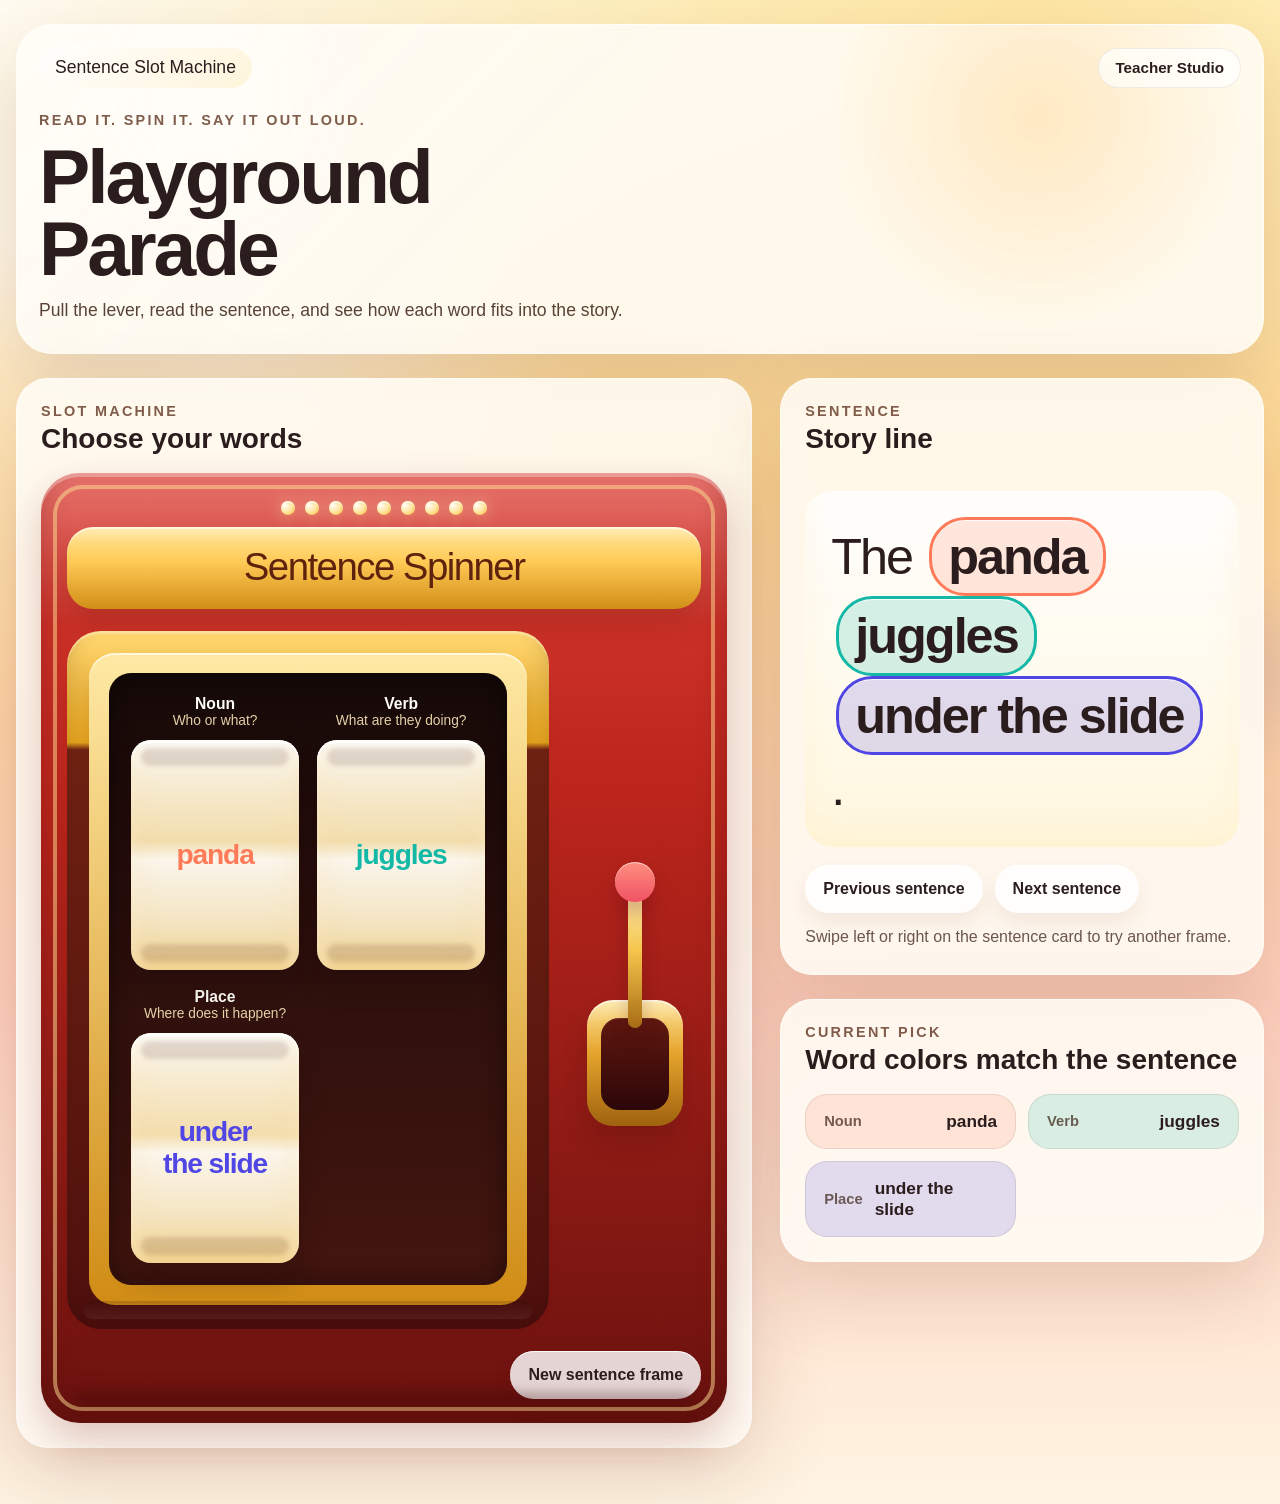
==== commit 59199dd5: "Move a bunch of metrics into debug, simplify interface" ====
--- a/index.html
+++ b/index.html
@@ -21,12 +21,12 @@
             <p class="hero-description" id="heroDescription">
               Pull the lever to build a brand-new sentence.
             </p>
-            <div class="badge-row">
+            <div class="badge-row" data-debug-only>
               <span class="info-badge" id="sourceBadge">Loading activity...</span>
               <span class="info-badge" id="combinationBadge">Counting combinations...</span>
             </div>
           </div>
-          <aside class="hero-note">
+          <aside class="hero-note" data-debug-only>
             <p class="hero-note-title">How it works</p>
             <p>
               Each reel controls one kind of word. Match the slot color to the same
@@ -57,7 +57,7 @@
             </div>
             <div class="machine-sign">
               <p class="machine-sign-title">Sentence Spinner</p>
-              <p class="machine-sign-caption">
+              <p class="machine-sign-caption" data-debug-only>
                 Pull the lever or tap a reel word to switch it.
               </p>
             </div>
@@ -70,7 +70,7 @@
               <p class="eyebrow">Slot machine</p>
                 <h2>Choose your words</h2>
             </div>
-            <p class="panel-copy">
+            <p class="panel-copy" data-debug-only>
               Spin all reels together or tap each word window to step it forward.
             </p>
           </div>
@@ -90,7 +90,7 @@
               </div>
               <div class="machine-sign">
                 <p class="machine-sign-title">Sentence Spinner</p>
-                <p class="machine-sign-caption">
+                <p class="machine-sign-caption" data-debug-only>
                   Pull the lever or tap a reel word to switch it.
                 </p>
               </div>
@@ -101,7 +101,7 @@
                 <div class="machine-window-frame">
                   <div class="reel-grid" id="reelGrid"></div>
                 </div>
-                <div class="machine-tray">
+                <div class="machine-tray" data-debug-only>
                   <p class="machine-tray-text">
                     Tap any word window to step to the next choice.
                   </p>
@@ -116,7 +116,7 @@
                   </span>
                   <span class="sr-only">Pull the lever</span>
                 </button>
-                <p class="lever-caption">
+                <p class="lever-caption" data-debug-only>
                   <strong>Pull</strong>
                   <span>Spin all reels</span>
                 </p>
@@ -132,7 +132,12 @@
                 >
                   New sentence frame
                 </button>
-                <button class="button button-ghost" id="resetWordsButton" type="button">
+                <button
+                  class="button button-ghost"
+                  id="resetWordsButton"
+                  type="button"
+                  data-debug-only
+                >
                   Reset words
                 </button>
               </div>
@@ -147,7 +152,7 @@
                 <p class="eyebrow">Sentence</p>
                 <h2 id="templateTitle">Loading...</h2>
               </div>
-              <p class="template-counter" id="templateCounter">0 / 0</p>
+              <p class="template-counter" id="templateCounter" data-debug-only>0 / 0</p>
             </div>
 
             <div class="sentence-stage" id="sentenceStage">
@@ -185,7 +190,9 @@
               </div>
             </div>
             <div class="selection-summary" id="selectionSummary"></div>
-            <p class="support-copy" id="statusMessage">Loading your activity.</p>
+            <p class="support-copy" id="statusMessage" data-debug-only>
+              Loading your activity.
+            </p>
           </div>
         </section>
       </main>
--- a/assets/styles.css
+++ b/assets/styles.css
@@ -77,6 +77,10 @@
     linear-gradient(180deg, #fff5da 0%, #fce7da 42%, #f7efe4 100%);
 }
 
+body:not(.debug-mode) [data-debug-only] {
+  display: none !important;
+}
+
 a {
   color: inherit;
   text-decoration: none;
@@ -113,6 +117,10 @@
 
 .theme-student .page-shell {
   width: min(1340px, calc(100% - 32px));
+}
+
+.theme-student:not(.debug-mode) .hero-grid {
+  grid-template-columns: 1fr;
 }
 
 .hero-card,
